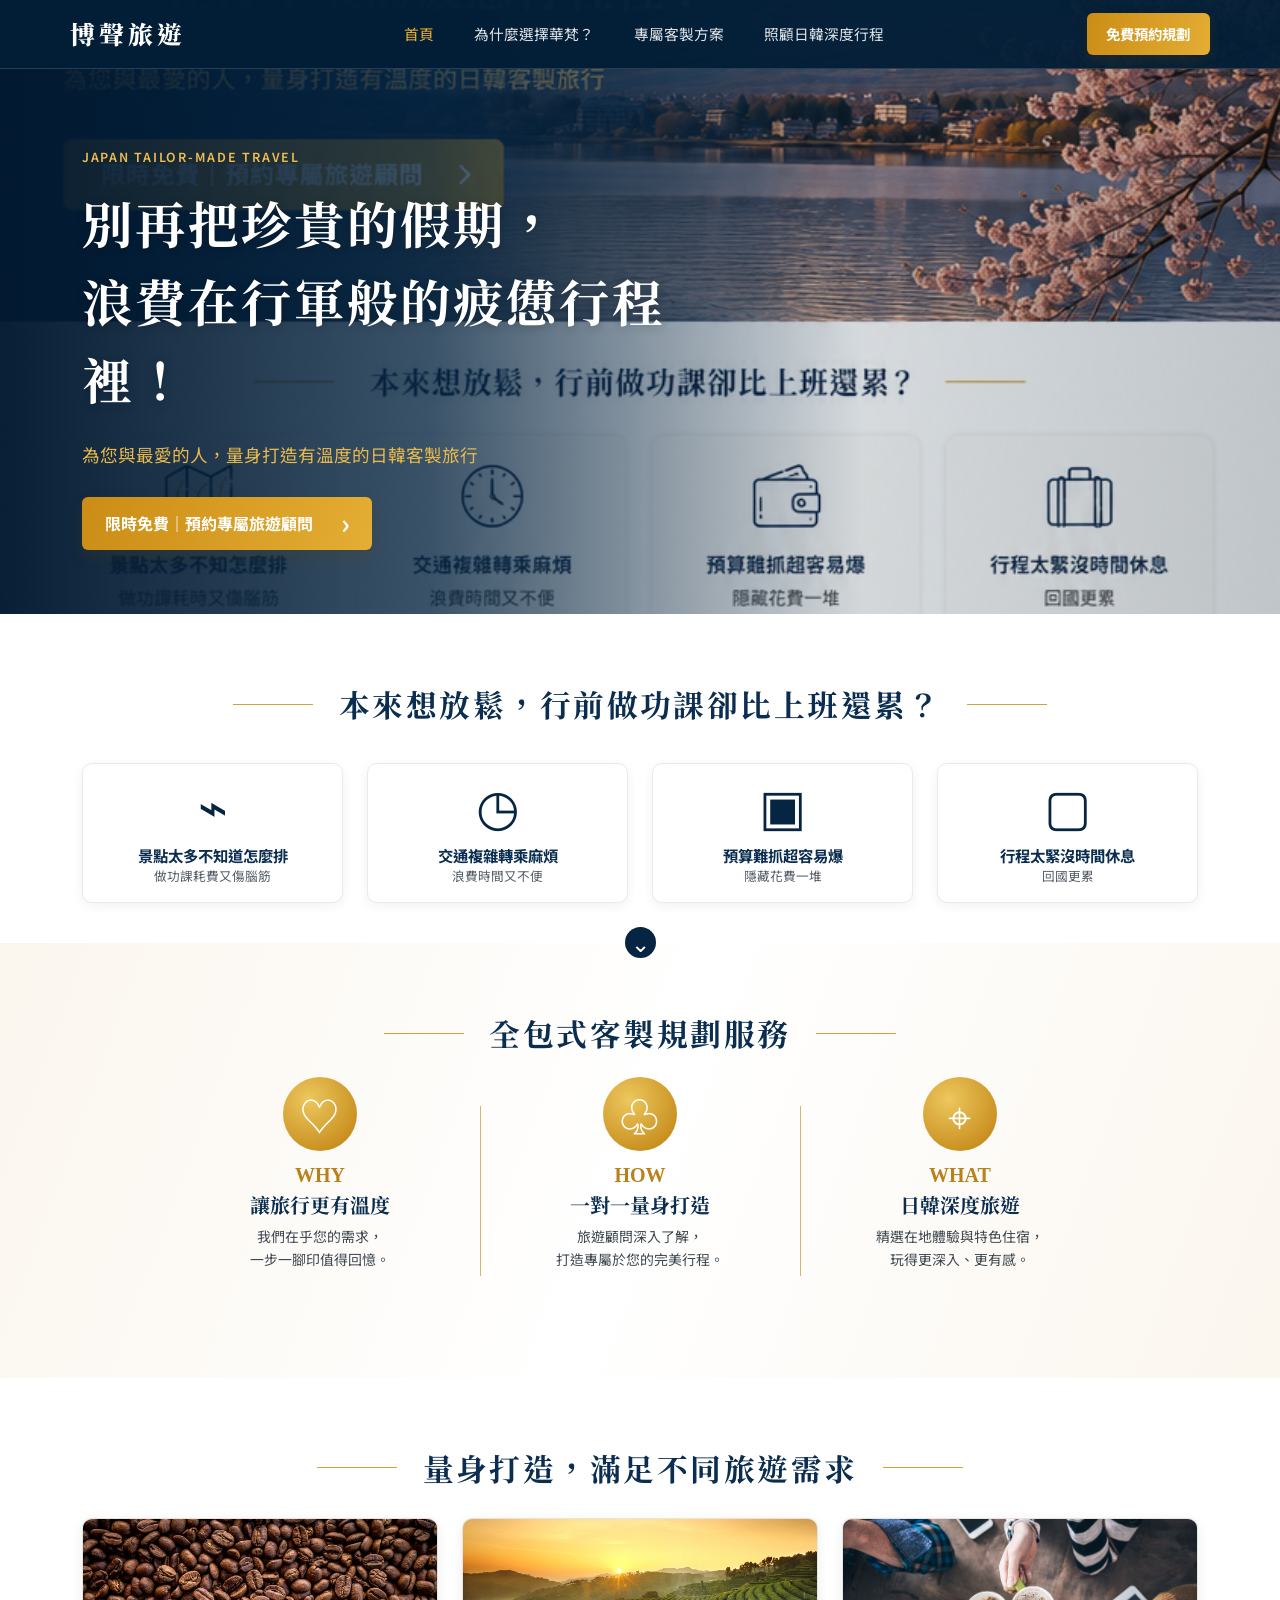
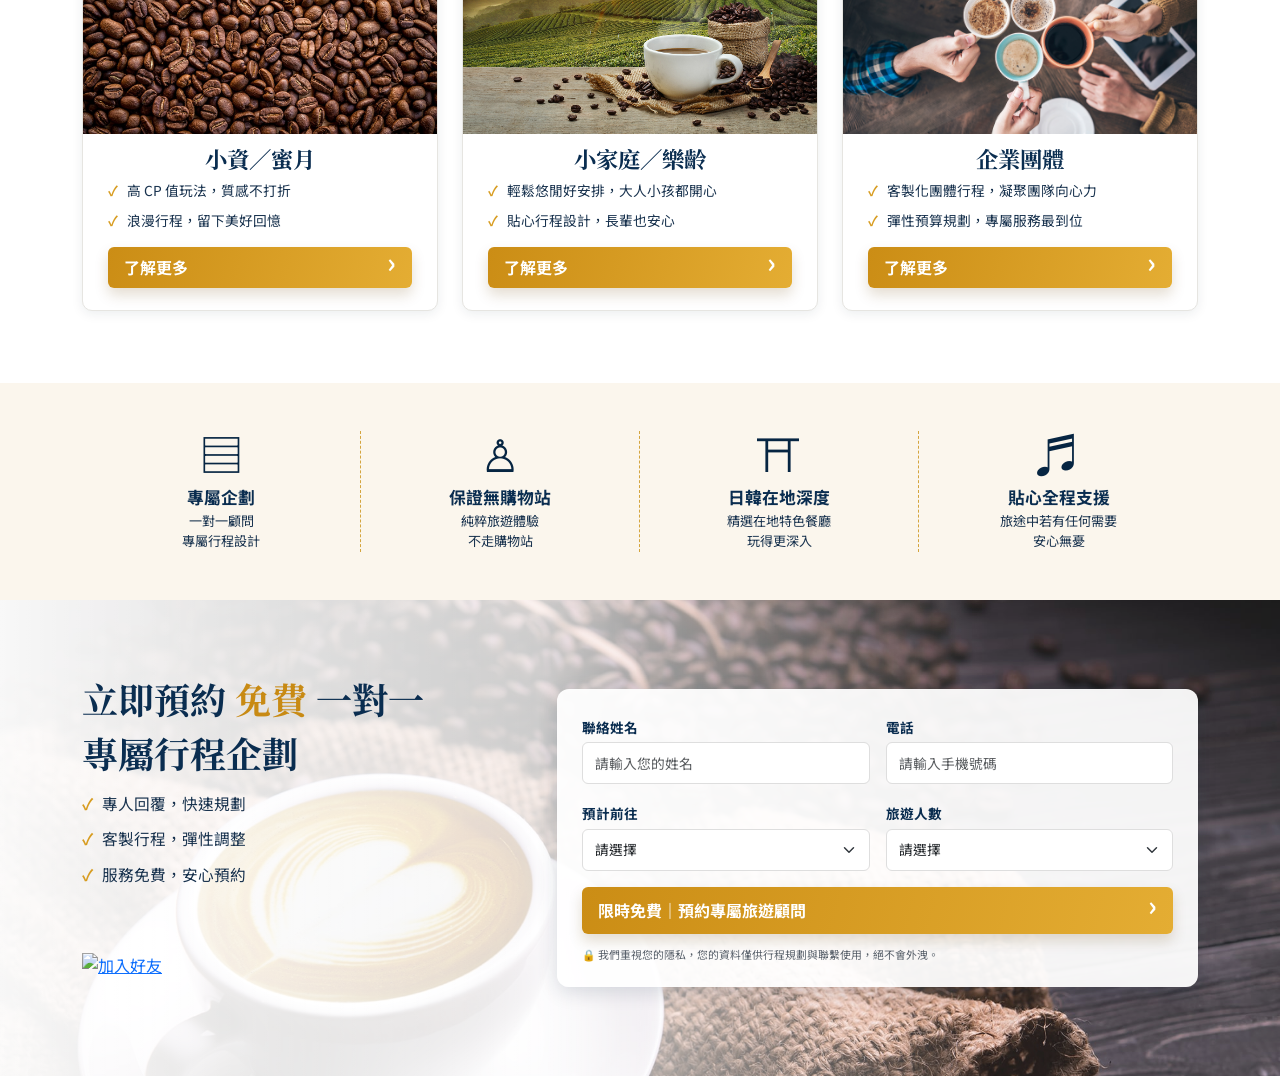
==== index.html @ cae70b68 "修改標題" ====
<!doctype html>
<html lang="zh-Hant">
<head>
  <meta charset="utf-8"><meta name="viewport" content="width=device-width, initial-scale=1">
  <meta name="description" content="華梵旅遊，為您量身打造有溫度的日本深度旅程。">
  <title>博聲旅遊｜專屬日本深度旅行</title>
  <link href="css/bootstrap.min.css" rel="stylesheet"><link rel="stylesheet" href="css/style.css">
  <link href="css/style.css" rel="stylesheet">
  <link rel="icon" href="img/favicon.ico" type="image/x-icon">
  <script src="https://kit.fontawesome.com/fd66ce827d.js" crossorigin="anonymous"></script>
  <!--GA With Google Tag Manager (GTM) -->
  <script async src="https://www.googletagmanager.com/gtm.js?id=GTM-P338SL2R"></script>
  <script>
    window.dataLayer = window.dataLayer || [];
    function gtag(){dataLayer.push(arguments);}
    gtag('js', new Date());
  </script>
  <!--Google Ads With Google Tag Manager (GTM) -->
  <script async src="https://www.googletagmanager.com/gtm.js?id=GTM-NMGMDV99"></script>
  <script>
    window.dataLayer = window.dataLayer || [];
    function gtag(){dataLayer.push(arguments);}
    gtag('js', new Date());
  </script>
  <!-- Meta Pixel Code -->
  <script>
    !function(f,b,e,v,n,t,s)
    {if(f.fbq)return;n=f.fbq=function(){n.callMethod?
    n.callMethod.apply(n,arguments):n.queue.push(arguments)};
    if(!f._fbq)f._fbq=n;n.push=n;n.loaded=!0;n.version='2.0';
    n.queue=[];t=b.createElement(e);t.async=!0;
    t.src=v;s=b.getElementsByTagName(e)[0];
    s.parentNode.insertBefore(t,s)}(window, document,'script',
    'https://connect.facebook.net/en_US/fbevents.js');
    fbq('init', '1275451692535519');
    fbq('track', 'PageView');
  </script>
  <noscript><img height="1" width="1" style="display:none"
  src="https://www.facebook.com/tr?id=1275451692535519&ev=PageView&noscript=1"
  /></noscript>
  <!-- End Meta Pixel Code -->
</head>
<body>
  <header class="site-header fixed-top"><nav class="navbar navbar-expand-lg navbar-dark container py-2 py-lg-0">
    <a class="navbar-brand brand" href="#top">博聲旅遊</a><button class="navbar-toggler border-0 shadow-none" type="button" data-bs-toggle="collapse" data-bs-target="#mainNav" aria-controls="mainNav" aria-expanded="false" aria-label="開啟導覽選單"><span class="navbar-toggler-icon"></span></button>
    <div class="collapse navbar-collapse" id="mainNav">
      <ul class="navbar-nav mx-auto gap-lg-4 text-center">
        <li class="nav-item">
          <a class="nav-link active" href="#top">首頁</a>
        </li>
        <li class="nav-item">
          <a class="nav-link" href="#why">為什麼選擇華梵？</a>
        </li>
        <li class="nav-item">
          <a class="nav-link" href="#service">專屬客製方案</a>
        </li>
        <li class="nav-item">
          <a class="nav-link" href="#booking">照顧日韓深度行程</a>
        </li>
      </ul>
      <a class="btn btnstyle btn-gold btn-nav" href="#booking" onclick="return gtag_report_conversion(this.href);">免費預約規劃</a>
    </div>
  </nav></header>
  <main id="top">
    <section class="hero d-flex align-items-center"><div class="hero-background"></div><div class="container position-relative"><div class="hero-copy"><p class="eyebrow">JAPAN TAILOR-MADE TRAVEL</p><h1>別再把珍貴的假期，<br>浪費在行軍般的疲憊行程裡！</h1><p class="hero-lead">為您與最愛的人，量身打造有溫度的日韓客製旅行</p><a href="#booking" class="btn btnstyle btn-gold btn-hero" onclick="return gtag_report_conversion(this.href);">限時免費｜預約專屬旅遊顧問 <span aria-hidden="true">›</span></a></div></div></section>
    <section class="pain-points section-pad" id="why"><div class="container"><h2 class="section-title"><span></span>本來想放鬆，行前做功課卻比上班還累？<span></span></h2><div class="row g-3 g-lg-4 mt-3"><div class="col-6 col-lg-3"><article class="pain-card"><div class="line-icon">⌁</div><h3>景點太多不知道怎麼排</h3><p>做功課耗費又傷腦筋</p></article></div><div class="col-6 col-lg-3"><article class="pain-card"><div class="line-icon">◷</div><h3>交通複雜轉乘麻煩</h3><p>浪費時間又不便</p></article></div><div class="col-6 col-lg-3"><article class="pain-card"><div class="line-icon">▣</div><h3>預算難抓超容易爆</h3><p>隱藏花費一堆</p></article></div><div class="col-6 col-lg-3"><article class="pain-card"><div class="line-icon">▢</div><h3>行程太緊沒時間休息</h3><p>回國更累</p></article></div></div><a class="scroll-dot" href="#service" aria-label="前往客製規劃服務">⌄</a></div></section>
    <section class="service section-pad" id="service"><div class="container"><h2 class="section-title"><span></span>全包式客製規劃服務<span></span></h2><div class="row mt-4 text-center service-list"><div class="col-md-4 service-item"><div class="round-icon">♡</div><p class="en-title">WHY</p><h3>讓旅行更有溫度</h3><p>我們在乎您的需求，<br>一步一腳印值得回憶。</p></div><div class="col-md-4 service-item"><div class="round-icon">♧</div><p class="en-title">HOW</p><h3>一對一量身打造</h3><p>旅遊顧問深入了解，<br>打造專屬於您的完美行程。</p></div><div class="col-md-4 service-item"><div class="round-icon">⌖</div><p class="en-title">WHAT</p><h3>日韓深度旅遊</h3><p>精選在地體驗與特色住宿，<br>玩得更深入、更有感。</p></div></div></div></section>
    <section class="plans section-pad"><div class="container"><h2 class="section-title"><span></span>量身打造，滿足不同旅遊需求<span></span></h2><div class="row g-4 mt-2"><div class="col-md-4"><article class="plan-card"><img src="img/shutterstock_727279162-min.jpeg" alt="櫻花季情侶旅行"><div class="plan-body"><h3>小資／蜜月</h3><ul><li>高 CP 值玩法，質感不打折</li><li>浪漫行程，留下美好回憶</li></ul><a href="#booking" class="btn btn-gold btn-card">了解更多 <span>›</span></a></div></article></div><div class="col-md-4"><article class="plan-card"><img src="img/shutterstock_524061637.jpeg" alt="適合家庭的悠閒日本旅行"><div class="plan-body"><h3>小家庭／樂齡</h3><ul><li>輕鬆悠閒好安排，大人小孩都開心</li><li>貼心行程設計，長輩也安心</li></ul><a href="#booking" class="btn btn-gold btn-card">了解更多 <span>›</span></a></div></article></div><div class="col-md-4"><article class="plan-card"><img src="img/shutterstock_1143280904.jpeg" alt="企業團體旅遊"><div class="plan-body"><h3>企業團體</h3><ul><li>客製化團體行程，凝聚團隊向心力</li><li>彈性預算規劃，專屬服務最到位</li></ul><a href="#booking" class="btn btn-gold btn-card">了解更多 <span>›</span></a></div></article></div></div></div></section>
    <section class="features py-5"><div class="container"><div class="row g-0 text-center"><div class="col-6 col-lg-3 feature"><div>▤</div><h3>專屬企劃</h3><p>一對一顧問<br>專屬行程設計</p></div><div class="col-6 col-lg-3 feature"><div>♙</div><h3>保證無購物站</h3><p>純粹旅遊體驗<br>不走購物站</p></div><div class="col-6 col-lg-3 feature"><div>⛩</div><h3>日韓在地深度</h3><p>精選在地特色餐廳<br>玩得更深入</p></div><div class="col-6 col-lg-3 feature"><div>♬</div><h3>貼心全程支援</h3><p>旅途中若有任何需要<br>安心無憂</p></div></div></div></section>
    <section class="booking section-pad" id="booking">
      <div class="booking-photo"></div>
      <div class="container position-relative">
        <div class="row align-items-center g-4">
          <div class="col-lg-5 booking-copy">
            <h2>立即預約 <em>免費</em> 一對一<br>專屬行程企劃</h2>
            <ul>
              <li>專人回覆，快速規劃</li>
              <li>客製行程，彈性調整</li>
              <li>服務免費，安心預約</li>
              <a href="https://www.facebook.com/drakelin2019" target="_blank">
                <i class="fa-brands fa-facebook"></i>
              </a>
              <a href="https://lin.ee/TCoJVpM" target="_blank">
                <img src="https://scdn.line-apps.com/n/line_add_friends/btn/zh-Hant.png" alt="加入好友" height="36" border="0">
              </a>
            </ul>
          </div>
          <div class="col-lg-7">
            <form class="booking-form">
              <div class="row g-3">
                <div class="col-md-6">
                  <label for="name">聯絡姓名</label>
                  <input id="name" class="form-control" placeholder="請輸入您的姓名"></div>
                  <div class="col-md-6">
                    <label for="phone">電話</label>
                    <input id="phone" class="form-control" placeholder="請輸入手機號碼">
                  </div>
                  <div class="col-md-6">
                    <label for="destination">預計前往</label><select id="destination" class="form-select"><option selected>請選擇</option><option>日本</option><option>韓國</option></select></div><div class="col-md-6"><label for="people">旅遊人數</label><select id="people" class="form-select"><option selected>請選擇</option><option>2 人</option><option>3–5 人</option><option>6 人以上</option></select></div><div class="col-12"><a href="about.html" type="submit" class="btn btn-gold btn-submit">限時免費｜預約專屬旅遊顧問 <span>›</span></a></div></div><p class="privacy">🔒 我們重視您的隱私，您的資料僅供行程規劃與聯繫使用，絕不會外洩。</p></form></div></div></div></section>
  </main><script src="js/bootstrap.bundle.min.js"></script>
  <script>
    function gtag_report_conversion(url) {
      var callback = function () {
        if (typeof(url) != 'undefined') {
          window.location = url;
        }
      };
      gtag('event', 'conversion', {
        'send_to': 'AW-18568323202/XFpcCKTP17cdEILBiJZF',
        'value': 1.0,
        'currency': 'TWD',
        'event_callback': callback
      });
      return false;
    }

    //addEventListener效果
    var abc = document.querySelector(".btnstyle");
    abc.addEventListener(
      "click",function () {

        gtag("event", "add_to_cart", {
          currency: "新台幣",
          value: 1234,
          items: [
            {
              item_id: "SKU_12345",
              item_name: "Stan and Friends Tee",
              affiliation: "Google Merchandise Store",
              coupon: "SUMMER_FUN",
              discount: 2.22,
              index: 0,
              item_brand: "Google",
              item_category: "Apparel",
              item_category2: "Adult",
              item_category3: "Shirts",
              item_category4: "Crew",
              item_category5: "Short sleeve",
              item_list_id: "related_products",
              item_list_name: "Related Products",
              item_variant: "green",
              location_id: "ChIJIQBpAG2ahYAR_6128GcTUEo",
              price: 10.01,
              google_business_vertical: "retail",
              quantity: 3
            }
          ]
        });

      },false
    );
  </script>
</body></html>
---- css/style.css ----
@import url('https://fonts.googleapis.com/css2?family=Noto+Serif+TC:wght@500;600;700;900&family=Noto+Sans+TC:wght@400;500;600;700&display=swap');
:root{--navy:#062542;--gold:#d79c20;--ink:#0a2d50}*{box-sizing:border-box}html{scroll-behavior:smooth}body{color:#18324e;font-family:'Noto Sans TC',sans-serif;background:#fff}.site-header{background:rgba(3,31,55,.96);border-bottom:1px solid rgba(255,255,255,.14)}.navbar{min-height:68px}.brand,.section-title,h1,h2,h3{font-family:'Noto Serif TC',serif}.brand{color:#fff!important;font-size:1.55rem;font-weight:900;letter-spacing:.16em}.nav-link{color:rgba(255,255,255,.88)!important;font-size:.92rem;white-space:nowrap}.nav-link:hover,.nav-link.active{color:#efb22a!important}.btn-gold{color:#fff;border:0;background:linear-gradient(105deg,#cb8d15,#e4ad33);box-shadow:0 7px 14px rgba(107,68,7,.18);font-weight:700}.btn-gold:hover{color:#fff;background:#b97d0c;transform:translateY(-1px)}.btn-nav{padding:.63rem 1.22rem;font-size:.9rem}.hero{min-height:590px;padding-top:68px;overflow:hidden;position:relative;background:var(--navy)}.hero-background{position:absolute;inset:0;background:linear-gradient(90deg,rgba(2,25,48,.98),rgba(4,35,63,.78) 34%,rgba(5,32,52,.16) 67%,rgba(4,27,44,.25)),url('../img/0-UIUX.png') center 16%/cover no-repeat;transform:scale(1.02)}.hero-copy{max-width:680px;padding:5rem 0 4rem;color:#fff}.eyebrow{color:#edbd51;letter-spacing:.14em;font-size:.78rem;font-weight:600}.hero h1{font-size:clamp(2rem,4vw,3.15rem);line-height:1.55;font-weight:700;letter-spacing:.06em;text-shadow:0 2px 10px rgba(0,0,0,.22)}.hero-lead{color:#e9b94b;font-size:1.1rem;margin:1.55rem 0 1.8rem}.btn-hero{padding:.9rem 1.42rem;font-size:1rem}.btn-hero span,.btn-card span,.btn-submit span{font-size:1.7rem;line-height:.5;margin-left:1.5rem;vertical-align:-.12em}.section-pad{padding:4.5rem 0}.section-title{align-items:center;color:var(--ink);display:flex;font-size:clamp(1.45rem,2.4vw,2rem);font-weight:700;gap:1.6rem;justify-content:center;letter-spacing:.08em;text-align:center}.section-title span{background:#cfa137;display:inline-block;height:1px;width:clamp(35px,7vw,80px)}.pain-points{background:#fff}.pain-card{background:#fff;border:1px solid #eee9e1;border-radius:10px;box-shadow:0 3px 12px rgba(8,32,53,.06);height:100%;padding:1.25rem .65rem 1rem;text-align:center}.line-icon{color:var(--navy);font-family:Arial,sans-serif;font-size:3.1rem;height:55px;line-height:1}.pain-card h3{color:var(--ink);font-family:'Noto Sans TC',sans-serif;font-size:.96rem;font-weight:700;margin:.45rem 0 .18rem}.pain-card p{color:#535d68;font-size:.79rem;margin:0}.scroll-dot{align-items:center;background:var(--navy);border-radius:50%;color:#fff;display:flex;font-size:1.45rem;height:31px;justify-content:center;line-height:1;margin:1.5rem auto -5.45rem;position:relative;text-decoration:none;width:31px;z-index:1}.service{background:linear-gradient(110deg,#fbf6ee,#fff 50%,#fbf6ee)}.service-list{max-width:960px;margin-left:auto;margin-right:auto}.service-item{padding:.1rem 3rem 1.1rem;position:relative}.service-item+.service-item:before{background:#d7b56b;content:'';height:74%;left:0;position:absolute;top:13%;width:1px}.round-icon{align-items:center;background:radial-gradient(circle at 35% 30%,#edc75e,#bd7e0b);border-radius:50%;color:#fff;display:flex;font-size:2.55rem;height:74px;justify-content:center;margin:auto;width:74px}.en-title{color:#ba8019;font-family:Georgia,serif;font-size:1.25rem;font-weight:bold;margin:.55rem 0 .15rem}.service-item h3{color:var(--ink);font-size:1.25rem;font-weight:700}.service-item p:last-child{color:#3f4851;font-size:.87rem;line-height:1.7}.plans{background:#fff}.plan-card{background:#fff;border:1px solid #e6e5e1;border-radius:10px;box-shadow:0 3px 12px rgba(8,32,53,.08);height:100%;overflow:hidden}.plan-card img{height:215px;object-fit:cover;width:100%}.plan-body{padding:.65rem 1.55rem 1.35rem}.plan-body h3{color:var(--ink);font-size:1.4rem;font-weight:700;text-align:center}.plan-body ul,.booking-copy ul{list-style:none;padding:0}.plan-body li,.booking-copy li{font-size:.86rem;margin:.55rem 0}.plan-body li:before,.booking-copy li:before{color:#d79c20;content:'✓';display:inline-block;font-weight:bold;margin-right:.55rem}.btn-card{display:flex;justify-content:space-between;padding:.55rem 1rem;width:100%}.btn-card span{margin-left:0}.features{background:#fbf6ed}.feature{border-right:1px dashed #d4a53e;padding:0 1rem}.feature:last-child{border:0}.feature>div{color:var(--navy);font-size:2.8rem;line-height:1}.feature h3{color:var(--ink);font-family:'Noto Sans TC',sans-serif;font-size:1.05rem;font-weight:700;margin:.7rem 0 .25rem}.feature p{font-size:.82rem;line-height:1.55;margin:0}.booking{background:#fafafa;min-height:360px;overflow:hidden;position:relative}.booking-photo{background:linear-gradient(90deg,rgba(255,255,255,.97),rgba(255,255,255,.8) 42%,rgba(255,255,255,.1) 77%),url('../img/shutterstock_1568190193-min.jpeg') center/cover;inset:0;position:absolute}.booking-copy h2{color:var(--ink);font-size:clamp(1.65rem,3vw,2.25rem);font-weight:700;line-height:1.5}.booking-copy em{color:#c88a14;font-style:normal}.booking-copy li{font-size:.98rem;margin:.75rem 0}.booking-form{background:rgba(255,255,255,.94);border-radius:12px;box-shadow:0 5px 20px rgba(6,37,66,.14);padding:1.55rem}.booking-form label{color:var(--ink);font-size:.85rem;font-weight:700;margin-bottom:.32rem}.booking-form .form-control,.booking-form .form-select{border-color:#dedede;font-size:.86rem;height:42px}.btn-submit{display:flex;justify-content:space-between;padding:.72rem 1rem;width:100%}.btn-submit span{margin-left:0}.privacy{color:#59616b;font-size:.68rem;margin:.75rem 0 0}@media(max-width:991.98px){.site-header{position:sticky!important}.navbar-collapse{background:#062542;margin:.4rem -12px 0;padding:.8rem 1rem 1rem}.btn-nav{display:block;margin:.5rem auto 0;width:max-content}.hero{min-height:510px;padding-top:0}.hero-copy{padding:4rem 0}.hero-background{background-position:57% 16%}.service-item{padding:1rem 2rem}.service-item+.service-item:before{display:none}.feature:nth-child(2){border-right:0}.feature:nth-child(-n+2){border-bottom:1px dashed #d4a53e;margin-bottom:1rem;padding-bottom:1rem}}@media(max-width:575.98px){.brand{font-size:1.25rem}.hero h1{font-size:1.8rem}.hero-lead{font-size:.95rem}.section-pad{padding:3.2rem 0}.section-title{font-size:1.25rem;gap:.65rem;letter-spacing:.03em}.pain-card{padding-left:.25rem;padding-right:.25rem}.line-icon{font-size:2.55rem}.pain-card h3{font-size:.85rem}.pain-card p{font-size:.7rem}.plan-card img{height:190px}.booking-copy{text-align:center}.booking-copy ul{display:inline-block;text-align:left}.booking-photo{background:linear-gradient(rgba(255,255,255,.94),rgba(255,255,255,.86)),url('../img/shutterstock_1568190193-min.jpeg') center/cover}.booking-form{padding:1.2rem}.feature{padding:0 .45rem}.feature>div{font-size:2.2rem}.feature h3{font-size:.95rem}.feature p{font-size:.73rem}}
.fa-facebook {font-size:60px;}
---- css/style.css ----
@import url('https://fonts.googleapis.com/css2?family=Noto+Serif+TC:wght@500;600;700;900&family=Noto+Sans+TC:wght@400;500;600;700&display=swap');
:root{--navy:#062542;--gold:#d79c20;--ink:#0a2d50}*{box-sizing:border-box}html{scroll-behavior:smooth}body{color:#18324e;font-family:'Noto Sans TC',sans-serif;background:#fff}.site-header{background:rgba(3,31,55,.96);border-bottom:1px solid rgba(255,255,255,.14)}.navbar{min-height:68px}.brand,.section-title,h1,h2,h3{font-family:'Noto Serif TC',serif}.brand{color:#fff!important;font-size:1.55rem;font-weight:900;letter-spacing:.16em}.nav-link{color:rgba(255,255,255,.88)!important;font-size:.92rem;white-space:nowrap}.nav-link:hover,.nav-link.active{color:#efb22a!important}.btn-gold{color:#fff;border:0;background:linear-gradient(105deg,#cb8d15,#e4ad33);box-shadow:0 7px 14px rgba(107,68,7,.18);font-weight:700}.btn-gold:hover{color:#fff;background:#b97d0c;transform:translateY(-1px)}.btn-nav{padding:.63rem 1.22rem;font-size:.9rem}.hero{min-height:590px;padding-top:68px;overflow:hidden;position:relative;background:var(--navy)}.hero-background{position:absolute;inset:0;background:linear-gradient(90deg,rgba(2,25,48,.98),rgba(4,35,63,.78) 34%,rgba(5,32,52,.16) 67%,rgba(4,27,44,.25)),url('../img/0-UIUX.png') center 16%/cover no-repeat;transform:scale(1.02)}.hero-copy{max-width:680px;padding:5rem 0 4rem;color:#fff}.eyebrow{color:#edbd51;letter-spacing:.14em;font-size:.78rem;font-weight:600}.hero h1{font-size:clamp(2rem,4vw,3.15rem);line-height:1.55;font-weight:700;letter-spacing:.06em;text-shadow:0 2px 10px rgba(0,0,0,.22)}.hero-lead{color:#e9b94b;font-size:1.1rem;margin:1.55rem 0 1.8rem}.btn-hero{padding:.9rem 1.42rem;font-size:1rem}.btn-hero span,.btn-card span,.btn-submit span{font-size:1.7rem;line-height:.5;margin-left:1.5rem;vertical-align:-.12em}.section-pad{padding:4.5rem 0}.section-title{align-items:center;color:var(--ink);display:flex;font-size:clamp(1.45rem,2.4vw,2rem);font-weight:700;gap:1.6rem;justify-content:center;letter-spacing:.08em;text-align:center}.section-title span{background:#cfa137;display:inline-block;height:1px;width:clamp(35px,7vw,80px)}.pain-points{background:#fff}.pain-card{background:#fff;border:1px solid #eee9e1;border-radius:10px;box-shadow:0 3px 12px rgba(8,32,53,.06);height:100%;padding:1.25rem .65rem 1rem;text-align:center}.line-icon{color:var(--navy);font-family:Arial,sans-serif;font-size:3.1rem;height:55px;line-height:1}.pain-card h3{color:var(--ink);font-family:'Noto Sans TC',sans-serif;font-size:.96rem;font-weight:700;margin:.45rem 0 .18rem}.pain-card p{color:#535d68;font-size:.79rem;margin:0}.scroll-dot{align-items:center;background:var(--navy);border-radius:50%;color:#fff;display:flex;font-size:1.45rem;height:31px;justify-content:center;line-height:1;margin:1.5rem auto -5.45rem;position:relative;text-decoration:none;width:31px;z-index:1}.service{background:linear-gradient(110deg,#fbf6ee,#fff 50%,#fbf6ee)}.service-list{max-width:960px;margin-left:auto;margin-right:auto}.service-item{padding:.1rem 3rem 1.1rem;position:relative}.service-item+.service-item:before{background:#d7b56b;content:'';height:74%;left:0;position:absolute;top:13%;width:1px}.round-icon{align-items:center;background:radial-gradient(circle at 35% 30%,#edc75e,#bd7e0b);border-radius:50%;color:#fff;display:flex;font-size:2.55rem;height:74px;justify-content:center;margin:auto;width:74px}.en-title{color:#ba8019;font-family:Georgia,serif;font-size:1.25rem;font-weight:bold;margin:.55rem 0 .15rem}.service-item h3{color:var(--ink);font-size:1.25rem;font-weight:700}.service-item p:last-child{color:#3f4851;font-size:.87rem;line-height:1.7}.plans{background:#fff}.plan-card{background:#fff;border:1px solid #e6e5e1;border-radius:10px;box-shadow:0 3px 12px rgba(8,32,53,.08);height:100%;overflow:hidden}.plan-card img{height:215px;object-fit:cover;width:100%}.plan-body{padding:.65rem 1.55rem 1.35rem}.plan-body h3{color:var(--ink);font-size:1.4rem;font-weight:700;text-align:center}.plan-body ul,.booking-copy ul{list-style:none;padding:0}.plan-body li,.booking-copy li{font-size:.86rem;margin:.55rem 0}.plan-body li:before,.booking-copy li:before{color:#d79c20;content:'✓';display:inline-block;font-weight:bold;margin-right:.55rem}.btn-card{display:flex;justify-content:space-between;padding:.55rem 1rem;width:100%}.btn-card span{margin-left:0}.features{background:#fbf6ed}.feature{border-right:1px dashed #d4a53e;padding:0 1rem}.feature:last-child{border:0}.feature>div{color:var(--navy);font-size:2.8rem;line-height:1}.feature h3{color:var(--ink);font-family:'Noto Sans TC',sans-serif;font-size:1.05rem;font-weight:700;margin:.7rem 0 .25rem}.feature p{font-size:.82rem;line-height:1.55;margin:0}.booking{background:#fafafa;min-height:360px;overflow:hidden;position:relative}.booking-photo{background:linear-gradient(90deg,rgba(255,255,255,.97),rgba(255,255,255,.8) 42%,rgba(255,255,255,.1) 77%),url('../img/shutterstock_1568190193-min.jpeg') center/cover;inset:0;position:absolute}.booking-copy h2{color:var(--ink);font-size:clamp(1.65rem,3vw,2.25rem);font-weight:700;line-height:1.5}.booking-copy em{color:#c88a14;font-style:normal}.booking-copy li{font-size:.98rem;margin:.75rem 0}.booking-form{background:rgba(255,255,255,.94);border-radius:12px;box-shadow:0 5px 20px rgba(6,37,66,.14);padding:1.55rem}.booking-form label{color:var(--ink);font-size:.85rem;font-weight:700;margin-bottom:.32rem}.booking-form .form-control,.booking-form .form-select{border-color:#dedede;font-size:.86rem;height:42px}.btn-submit{display:flex;justify-content:space-between;padding:.72rem 1rem;width:100%}.btn-submit span{margin-left:0}.privacy{color:#59616b;font-size:.68rem;margin:.75rem 0 0}@media(max-width:991.98px){.site-header{position:sticky!important}.navbar-collapse{background:#062542;margin:.4rem -12px 0;padding:.8rem 1rem 1rem}.btn-nav{display:block;margin:.5rem auto 0;width:max-content}.hero{min-height:510px;padding-top:0}.hero-copy{padding:4rem 0}.hero-background{background-position:57% 16%}.service-item{padding:1rem 2rem}.service-item+.service-item:before{display:none}.feature:nth-child(2){border-right:0}.feature:nth-child(-n+2){border-bottom:1px dashed #d4a53e;margin-bottom:1rem;padding-bottom:1rem}}@media(max-width:575.98px){.brand{font-size:1.25rem}.hero h1{font-size:1.8rem}.hero-lead{font-size:.95rem}.section-pad{padding:3.2rem 0}.section-title{font-size:1.25rem;gap:.65rem;letter-spacing:.03em}.pain-card{padding-left:.25rem;padding-right:.25rem}.line-icon{font-size:2.55rem}.pain-card h3{font-size:.85rem}.pain-card p{font-size:.7rem}.plan-card img{height:190px}.booking-copy{text-align:center}.booking-copy ul{display:inline-block;text-align:left}.booking-photo{background:linear-gradient(rgba(255,255,255,.94),rgba(255,255,255,.86)),url('../img/shutterstock_1568190193-min.jpeg') center/cover}.booking-form{padding:1.2rem}.feature{padding:0 .45rem}.feature>div{font-size:2.2rem}.feature h3{font-size:.95rem}.feature p{font-size:.73rem}}
.fa-facebook {font-size:60px;}
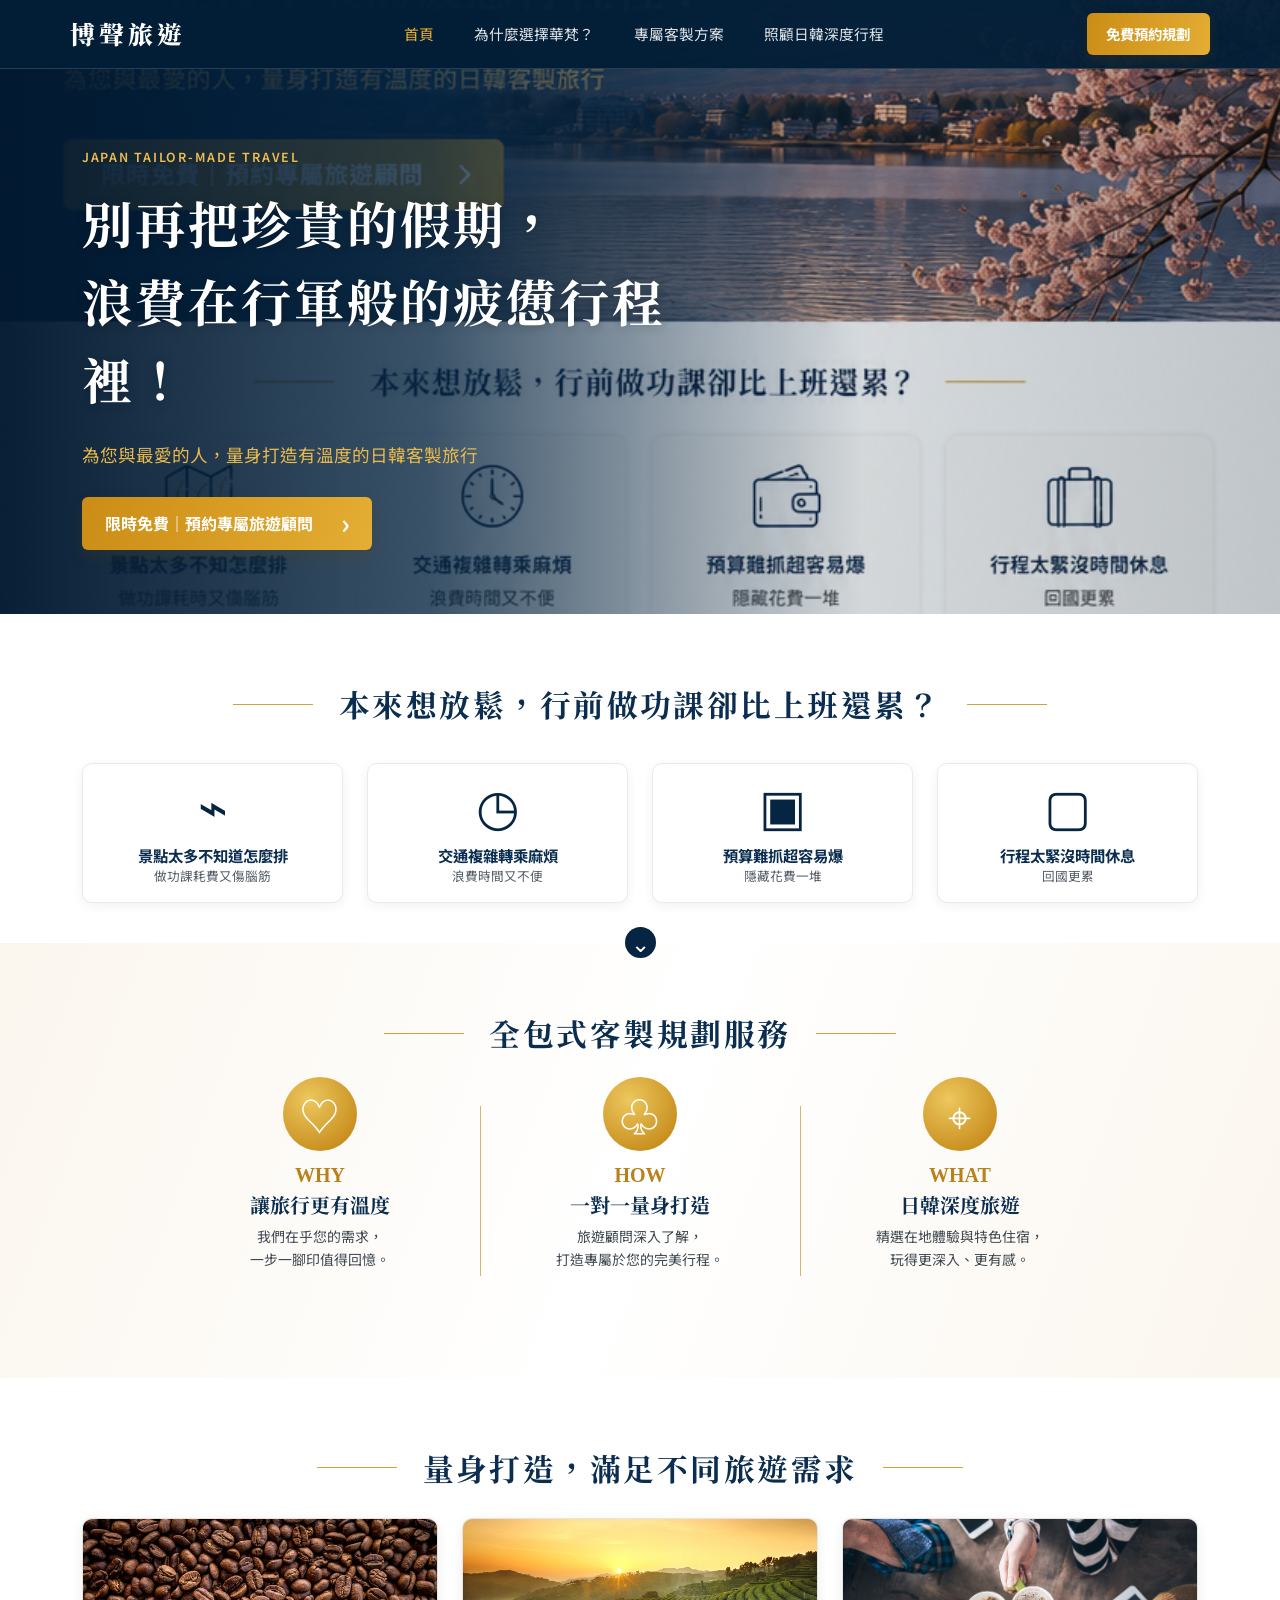
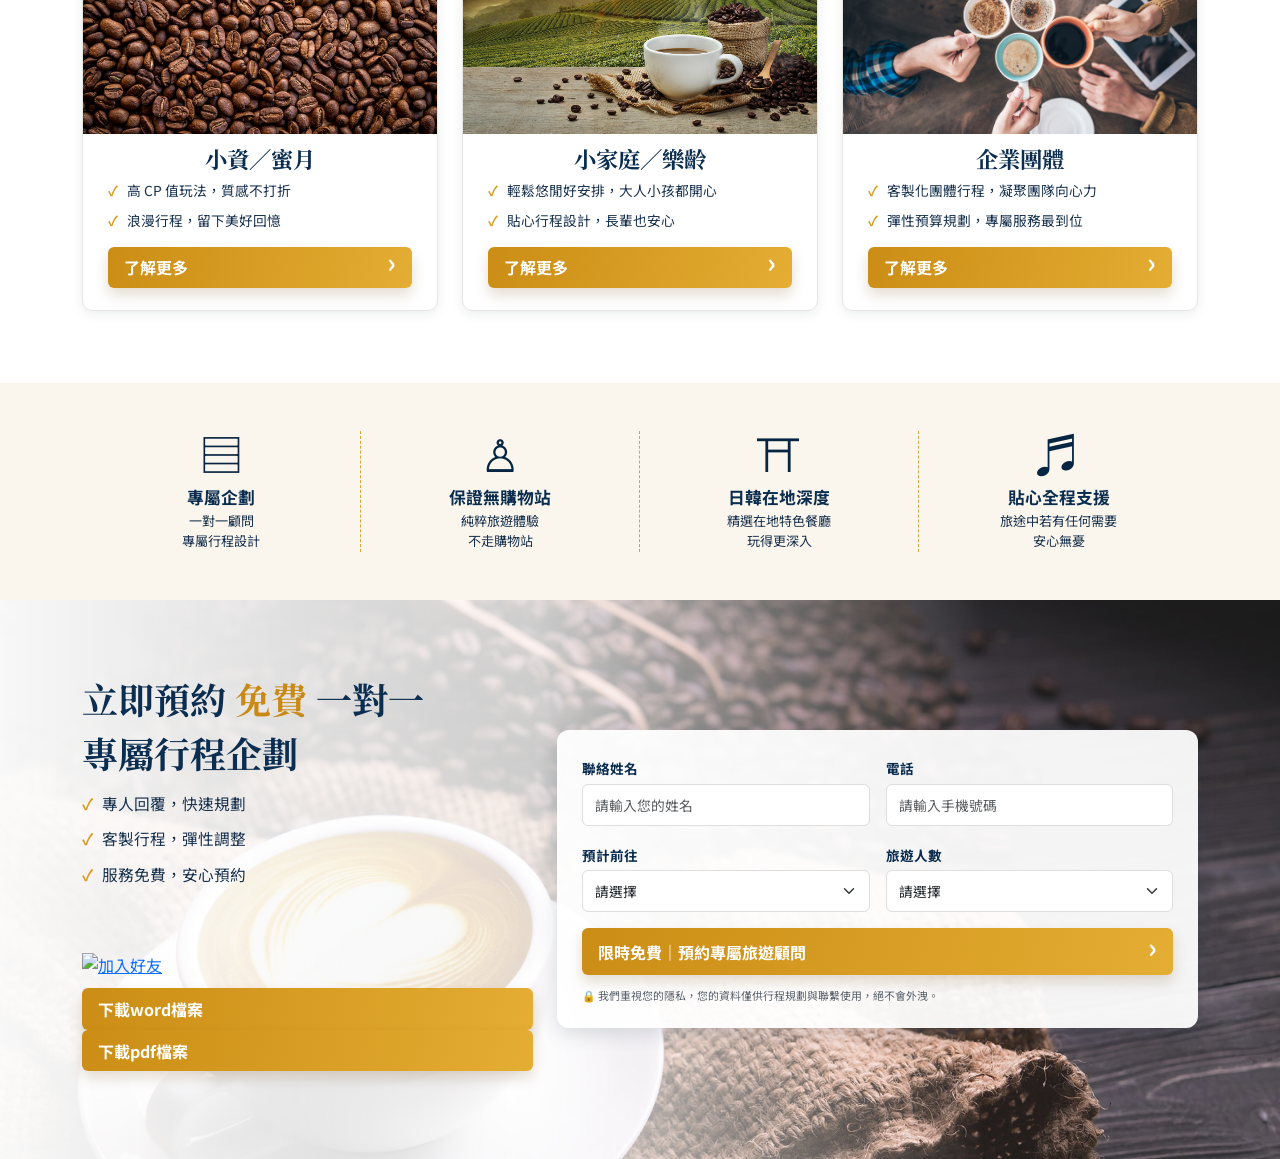
==== commit 18940f4e: "新增按鈕下載檔案" ====
--- a/index.html
+++ b/index.html
@@ -15,30 +15,6 @@
     function gtag(){dataLayer.push(arguments);}
     gtag('js', new Date());
   </script>
-  <!--Google Ads With Google Tag Manager (GTM) -->
-  <script async src="https://www.googletagmanager.com/gtm.js?id=GTM-NMGMDV99"></script>
-  <script>
-    window.dataLayer = window.dataLayer || [];
-    function gtag(){dataLayer.push(arguments);}
-    gtag('js', new Date());
-  </script>
-  <!-- Meta Pixel Code -->
-  <script>
-    !function(f,b,e,v,n,t,s)
-    {if(f.fbq)return;n=f.fbq=function(){n.callMethod?
-    n.callMethod.apply(n,arguments):n.queue.push(arguments)};
-    if(!f._fbq)f._fbq=n;n.push=n;n.loaded=!0;n.version='2.0';
-    n.queue=[];t=b.createElement(e);t.async=!0;
-    t.src=v;s=b.getElementsByTagName(e)[0];
-    s.parentNode.insertBefore(t,s)}(window, document,'script',
-    'https://connect.facebook.net/en_US/fbevents.js');
-    fbq('init', '1275451692535519');
-    fbq('track', 'PageView');
-  </script>
-  <noscript><img height="1" width="1" style="display:none"
-  src="https://www.facebook.com/tr?id=1275451692535519&ev=PageView&noscript=1"
-  /></noscript>
-  <!-- End Meta Pixel Code -->
 </head>
 <body>
   <header class="site-header fixed-top"><nav class="navbar navbar-expand-lg navbar-dark container py-2 py-lg-0">
@@ -83,6 +59,8 @@
               <a href="https://lin.ee/TCoJVpM" target="_blank">
                 <img src="https://scdn.line-apps.com/n/line_add_friends/btn/zh-Hant.png" alt="加入好友" height="36" border="0">
               </a>
+              <a href="img/檔案下載測試.docx" class="btn btn-gold btn-card" target="_blank">下載word檔案</a>
+              <a href="img/檔案下載測試.pdf" class="btn btn-gold btn-card" target="_blank">下載pdf檔案</a>
             </ul>
           </div>
           <div class="col-lg-7">
@@ -90,64 +68,39 @@
               <div class="row g-3">
                 <div class="col-md-6">
                   <label for="name">聯絡姓名</label>
-                  <input id="name" class="form-control" placeholder="請輸入您的姓名"></div>
-                  <div class="col-md-6">
-                    <label for="phone">電話</label>
-                    <input id="phone" class="form-control" placeholder="請輸入手機號碼">
-                  </div>
-                  <div class="col-md-6">
-                    <label for="destination">預計前往</label><select id="destination" class="form-select"><option selected>請選擇</option><option>日本</option><option>韓國</option></select></div><div class="col-md-6"><label for="people">旅遊人數</label><select id="people" class="form-select"><option selected>請選擇</option><option>2 人</option><option>3–5 人</option><option>6 人以上</option></select></div><div class="col-12"><a href="about.html" type="submit" class="btn btn-gold btn-submit">限時免費｜預約專屬旅遊顧問 <span>›</span></a></div></div><p class="privacy">🔒 我們重視您的隱私，您的資料僅供行程規劃與聯繫使用，絕不會外洩。</p></form></div></div></div></section>
+                  <input id="name" class="form-control" placeholder="請輸入您的姓名">
+                </div>
+                <div class="col-md-6">
+                  <label for="phone">電話</label>
+                  <input id="phone" class="form-control" placeholder="請輸入手機號碼">
+                </div>
+                <div class="col-md-6">
+                  <label for="destination">預計前往</label>
+                  <select id="destination" class="form-select">
+                    <option selected>請選擇</option>
+                    <option>日本</option>
+                    <option>韓國</option>
+                  </select>
+                </div>
+                <div class="col-md-6">
+                  <label for="people">旅遊人數</label>
+                  <select id="people" class="form-select">
+                    <option selected>請選擇</option>
+                    <option>2 人</option>
+                    <option>3–5 人</option>
+                    <option>6 人以上</option>
+                  </select>
+                </div>
+                <div class="col-12">
+                  <a href="about.html" type="submit" class="btn btn-gold btn-submit">限時免費｜預約專屬旅遊顧問 <span>›</span></a>
+                </div>
+              </div>
+              <p class="privacy">🔒 我們重視您的隱私，您的資料僅供行程規劃與聯繫使用，絕不會外洩。</p>
+            </form>
+          </div>
+        </div>
+      </div>
+    </section>
   </main><script src="js/bootstrap.bundle.min.js"></script>
-  <script>
-    function gtag_report_conversion(url) {
-      var callback = function () {
-        if (typeof(url) != 'undefined') {
-          window.location = url;
-        }
-      };
-      gtag('event', 'conversion', {
-        'send_to': 'AW-18568323202/XFpcCKTP17cdEILBiJZF',
-        'value': 1.0,
-        'currency': 'TWD',
-        'event_callback': callback
-      });
-      return false;
-    }
-
-    //addEventListener效果
-    var abc = document.querySelector(".btnstyle");
-    abc.addEventListener(
-      "click",function () {
-
-        gtag("event", "add_to_cart", {
-          currency: "新台幣",
-          value: 1234,
-          items: [
-            {
-              item_id: "SKU_12345",
-              item_name: "Stan and Friends Tee",
-              affiliation: "Google Merchandise Store",
-              coupon: "SUMMER_FUN",
-              discount: 2.22,
-              index: 0,
-              item_brand: "Google",
-              item_category: "Apparel",
-              item_category2: "Adult",
-              item_category3: "Shirts",
-              item_category4: "Crew",
-              item_category5: "Short sleeve",
-              item_list_id: "related_products",
-              item_list_name: "Related Products",
-              item_variant: "green",
-              location_id: "ChIJIQBpAG2ahYAR_6128GcTUEo",
-              price: 10.01,
-              google_business_vertical: "retail",
-              quantity: 3
-            }
-          ]
-        });
-
-      },false
-    );
-  </script>
-</body></html>
+</body>
+</html>
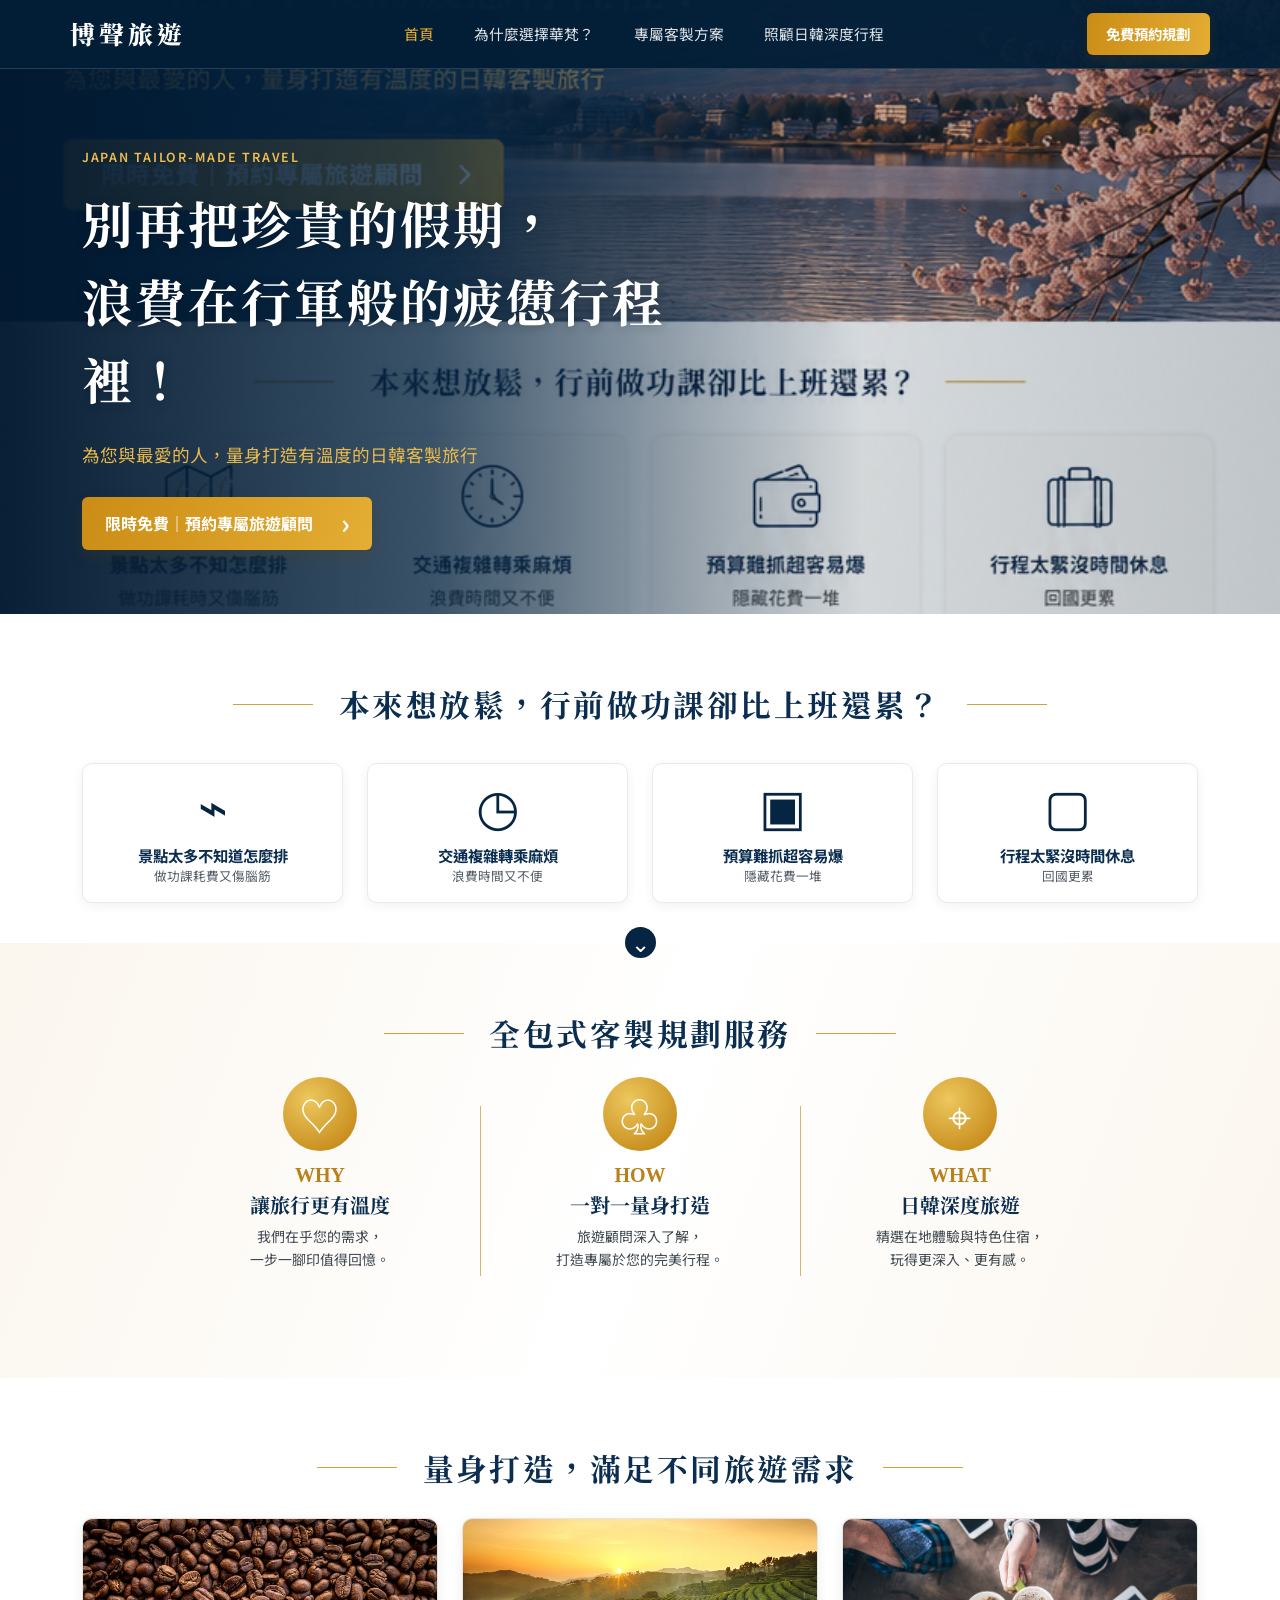
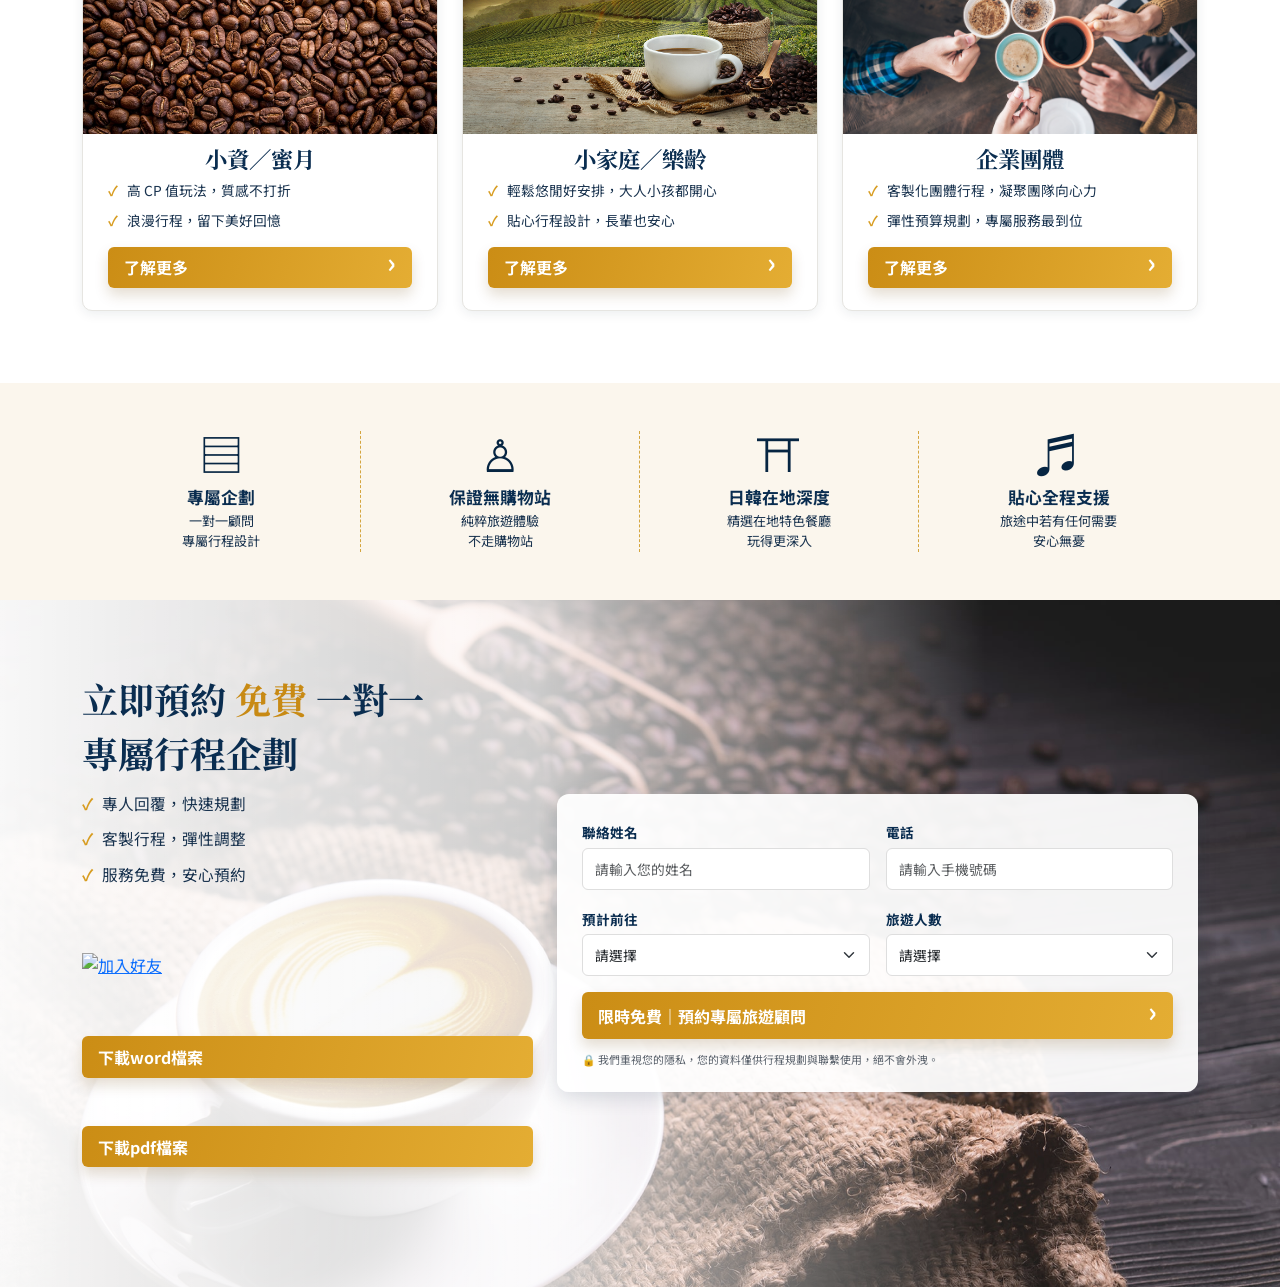
==== commit b4caef66: "修改按鈕間距" ====
--- a/index.html
+++ b/index.html
@@ -59,8 +59,8 @@
               <a href="https://lin.ee/TCoJVpM" target="_blank">
                 <img src="https://scdn.line-apps.com/n/line_add_friends/btn/zh-Hant.png" alt="加入好友" height="36" border="0">
               </a>
-              <a href="img/檔案下載測試.docx" class="btn btn-gold btn-card" target="_blank">下載word檔案</a>
-              <a href="img/檔案下載測試.pdf" class="btn btn-gold btn-card" target="_blank">下載pdf檔案</a>
+              <a href="img/檔案下載測試.docx" class="btn btn-gold btn-card mt-5 mb-5" target="_blank">下載word檔案</a>
+              <a href="img/檔案下載測試.pdf" class="btn btn-gold btn-card mt-5 mb-5" target="_blank">下載pdf檔案</a>
             </ul>
           </div>
           <div class="col-lg-7">
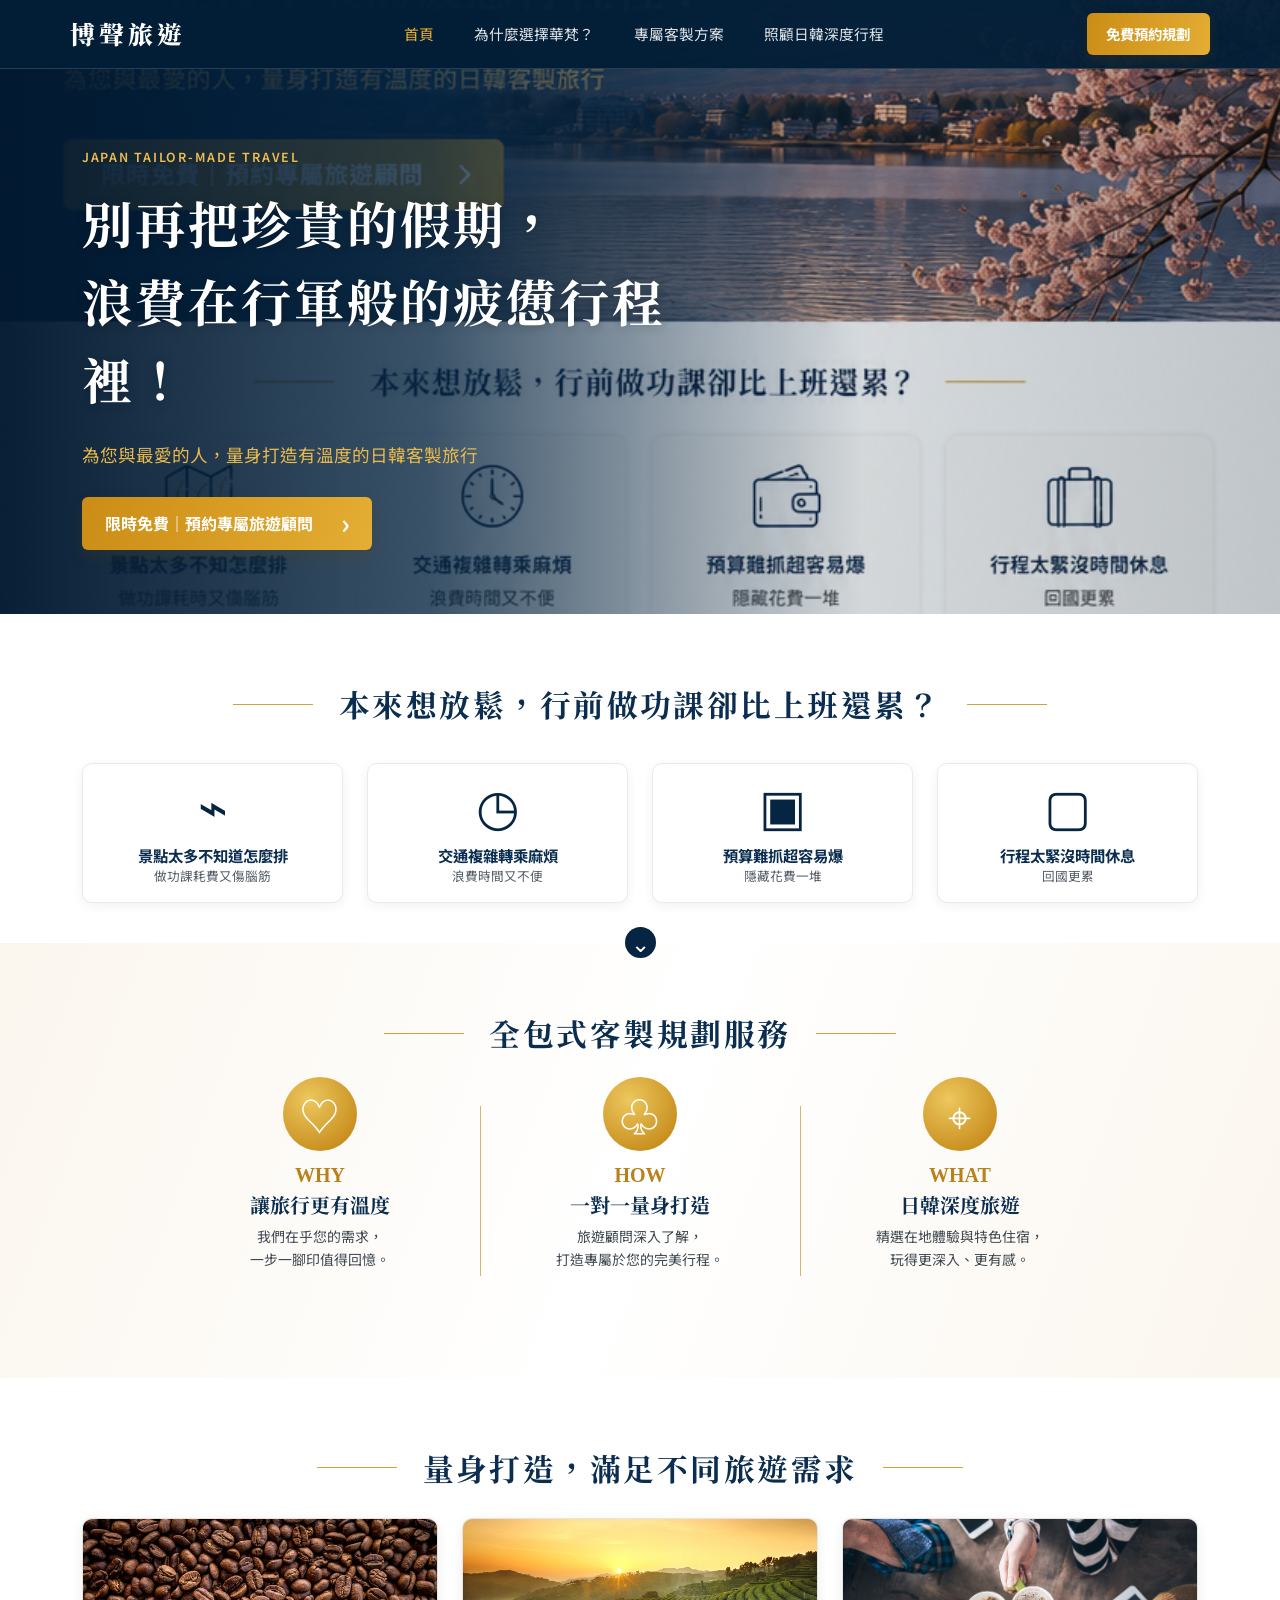
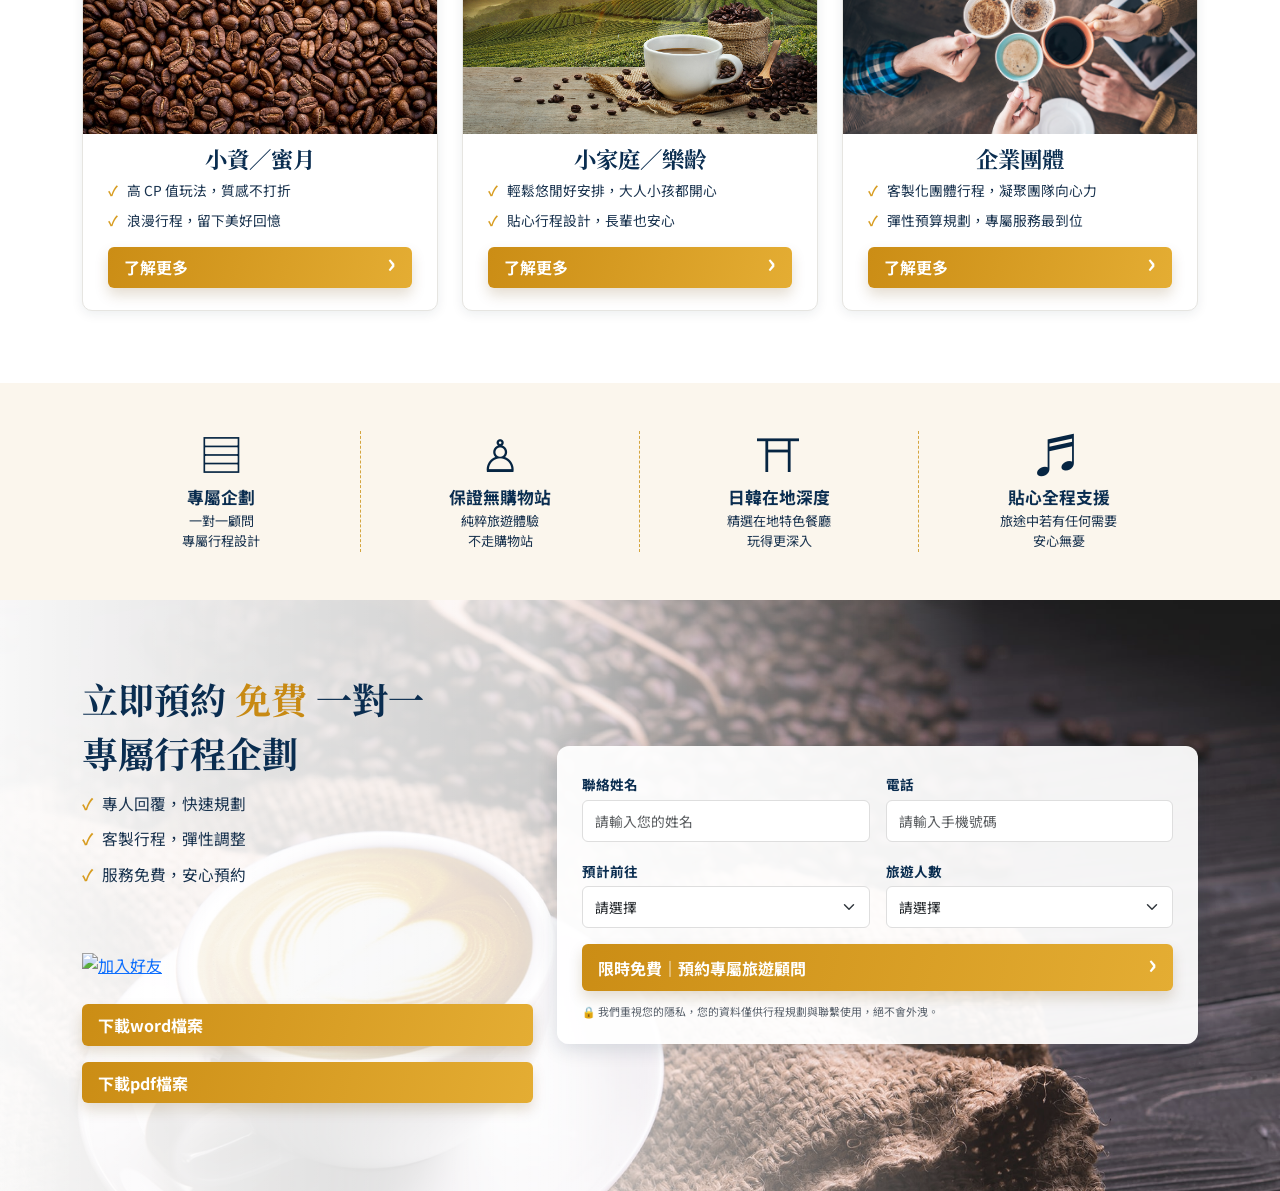
==== commit 5387ed0f: "修改按鈕外距" ====
--- a/index.html
+++ b/index.html
@@ -59,8 +59,8 @@
               <a href="https://lin.ee/TCoJVpM" target="_blank">
                 <img src="https://scdn.line-apps.com/n/line_add_friends/btn/zh-Hant.png" alt="加入好友" height="36" border="0">
               </a>
-              <a href="img/檔案下載測試.docx" class="btn btn-gold btn-card mt-5 mb-5" target="_blank">下載word檔案</a>
-              <a href="img/檔案下載測試.pdf" class="btn btn-gold btn-card mt-5 mb-5" target="_blank">下載pdf檔案</a>
+              <a href="img/檔案下載測試.docx" class="btn btn-gold btn-card mt-3 mb-3" target="_blank">下載word檔案</a>
+              <a href="img/檔案下載測試.pdf" class="btn btn-gold btn-card mt-3 mb-3" target="_blank">下載pdf檔案</a>
             </ul>
           </div>
           <div class="col-lg-7">
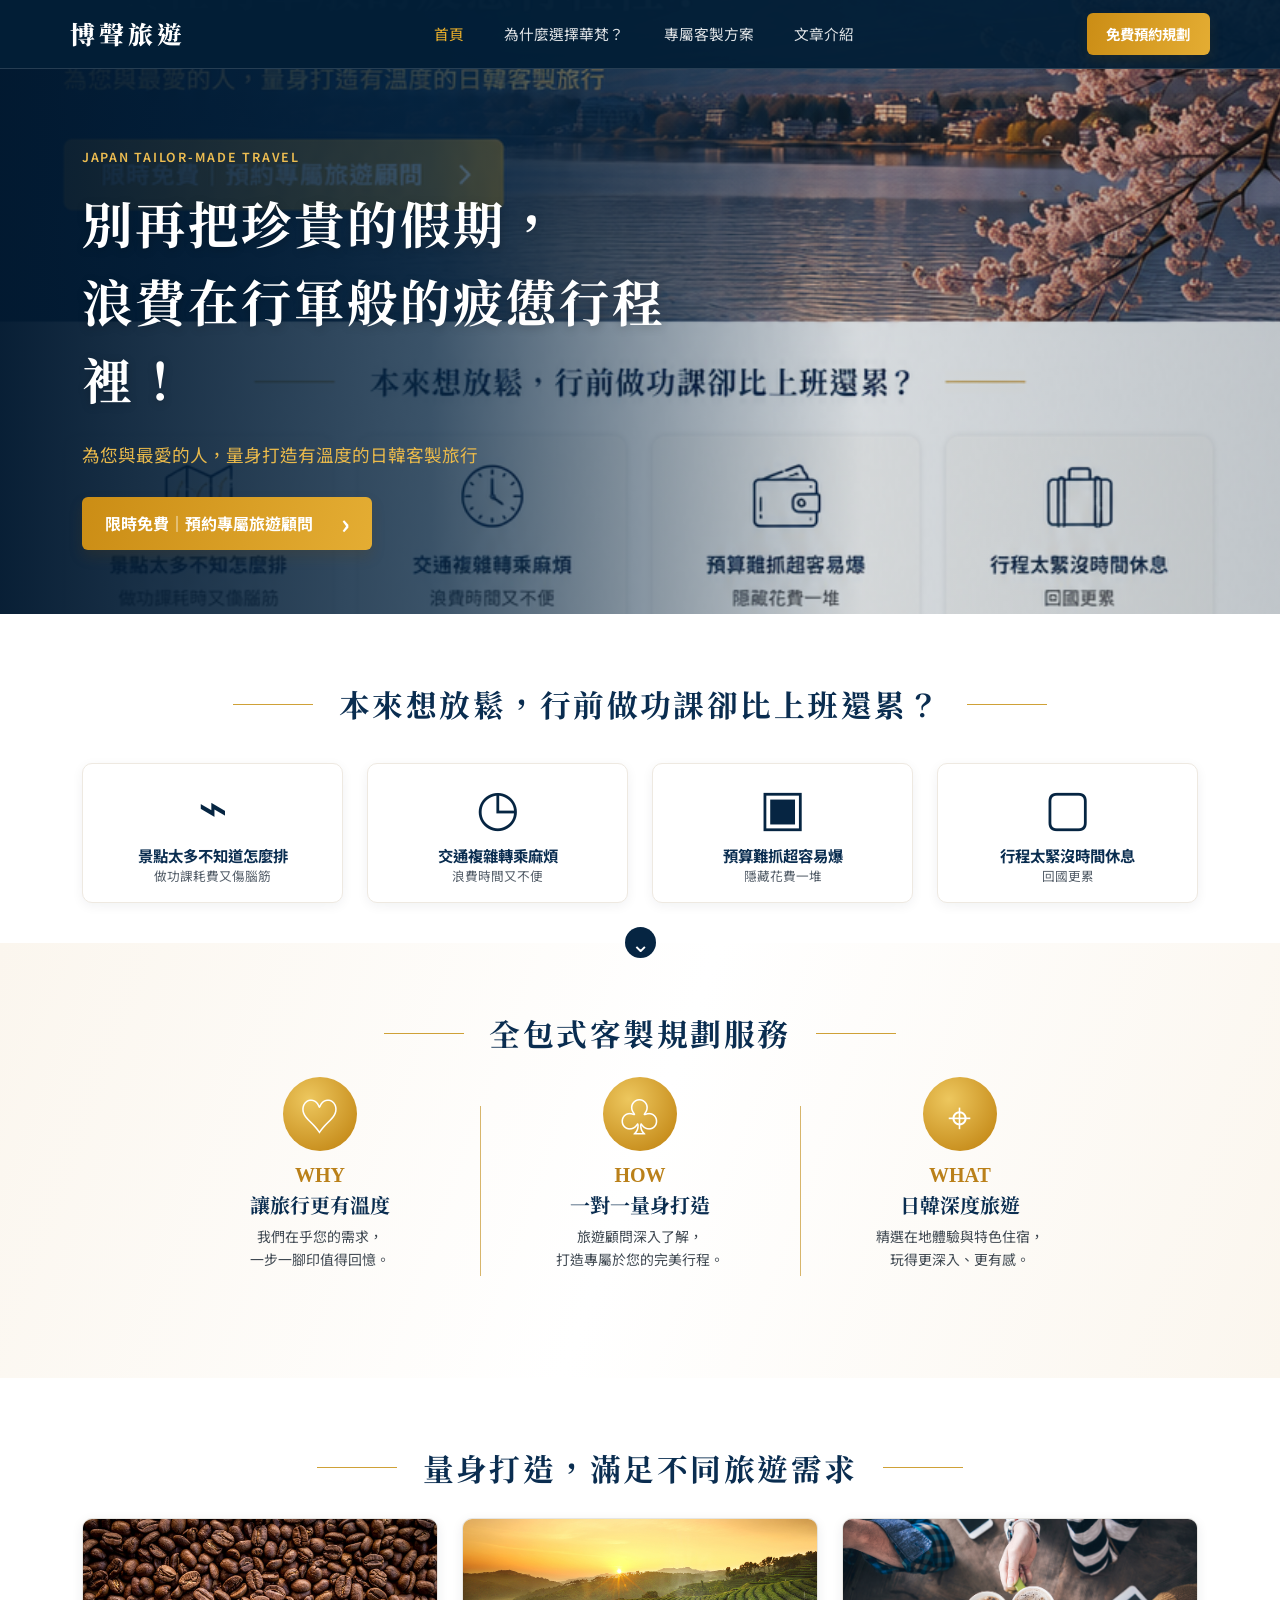
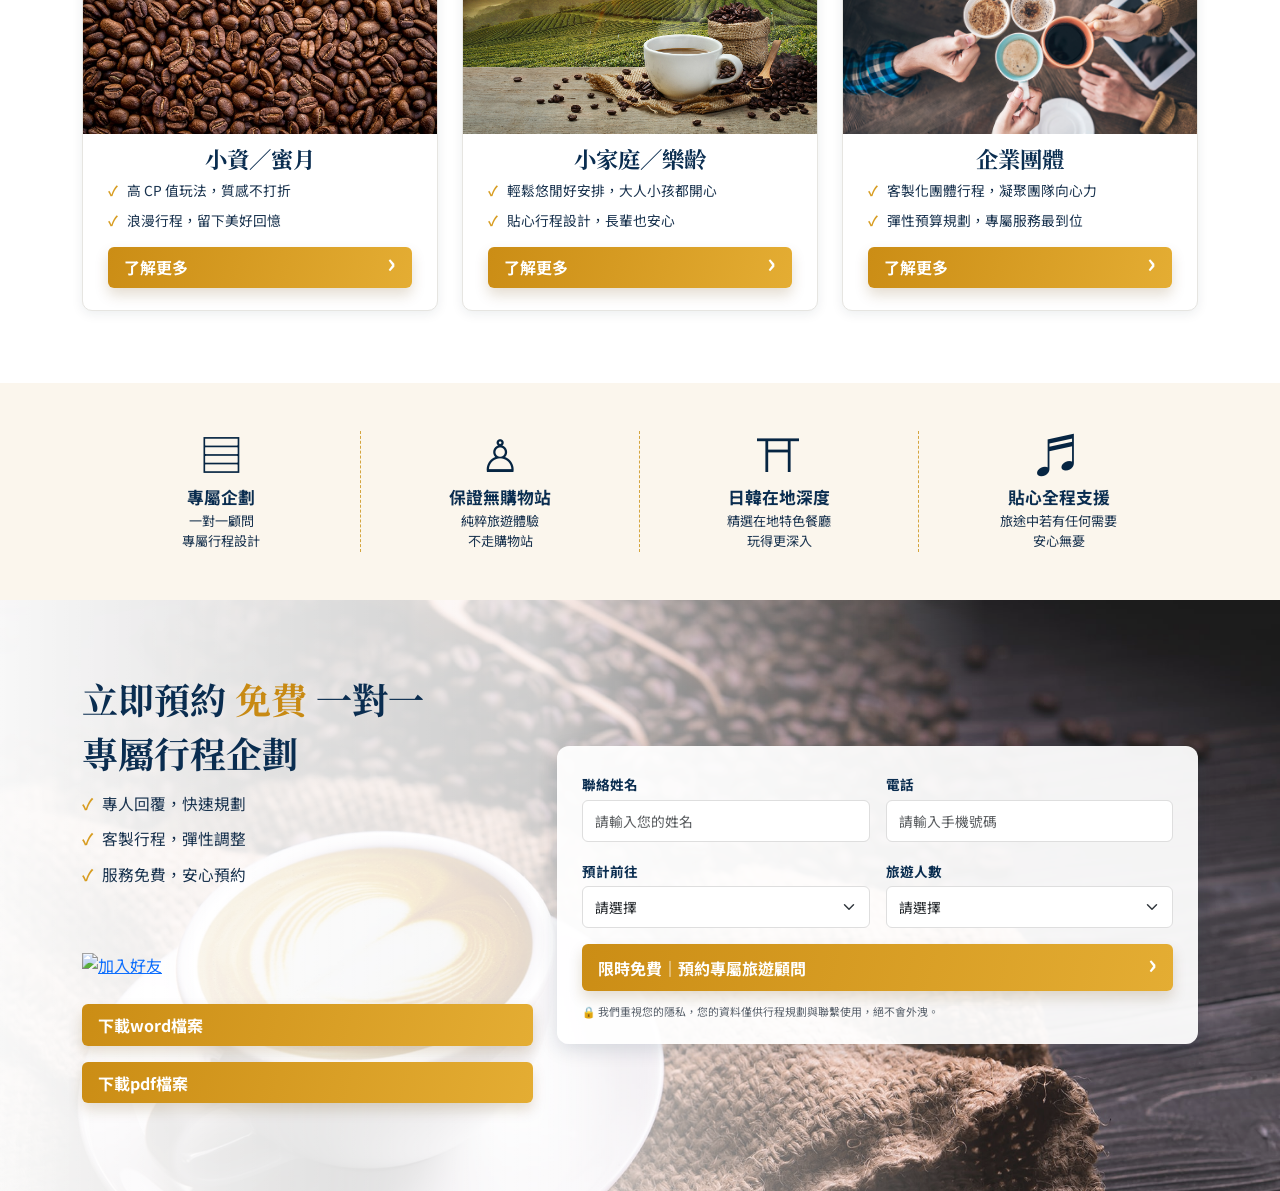
==== commit 1d1510ab: "新增blog" ====
--- a/index.html
+++ b/index.html
@@ -31,7 +31,7 @@
           <a class="nav-link" href="#service">專屬客製方案</a>
         </li>
         <li class="nav-item">
-          <a class="nav-link" href="#booking">照顧日韓深度行程</a>
+          <a class="nav-link" href="blog.html">文章介紹</a>
         </li>
       </ul>
       <a class="btn btnstyle btn-gold btn-nav" href="#booking" onclick="return gtag_report_conversion(this.href);">免費預約規劃</a>
